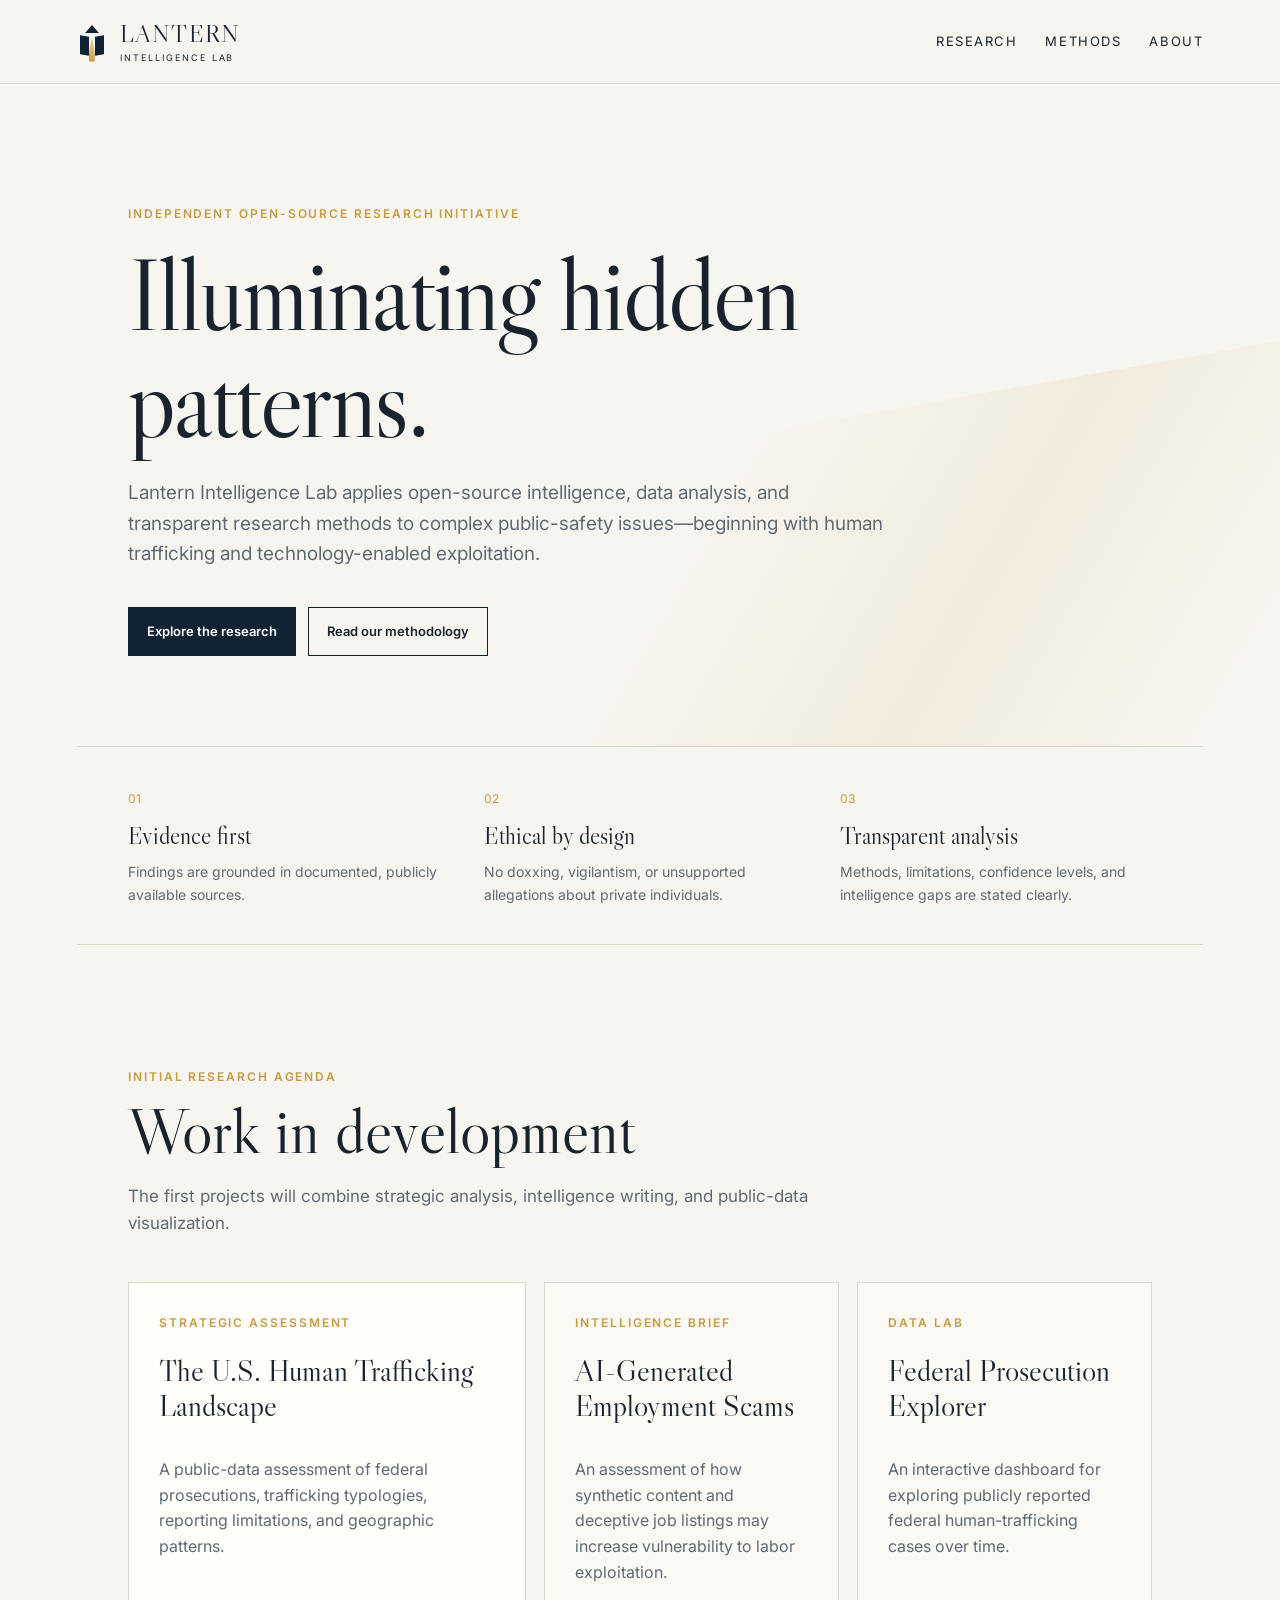
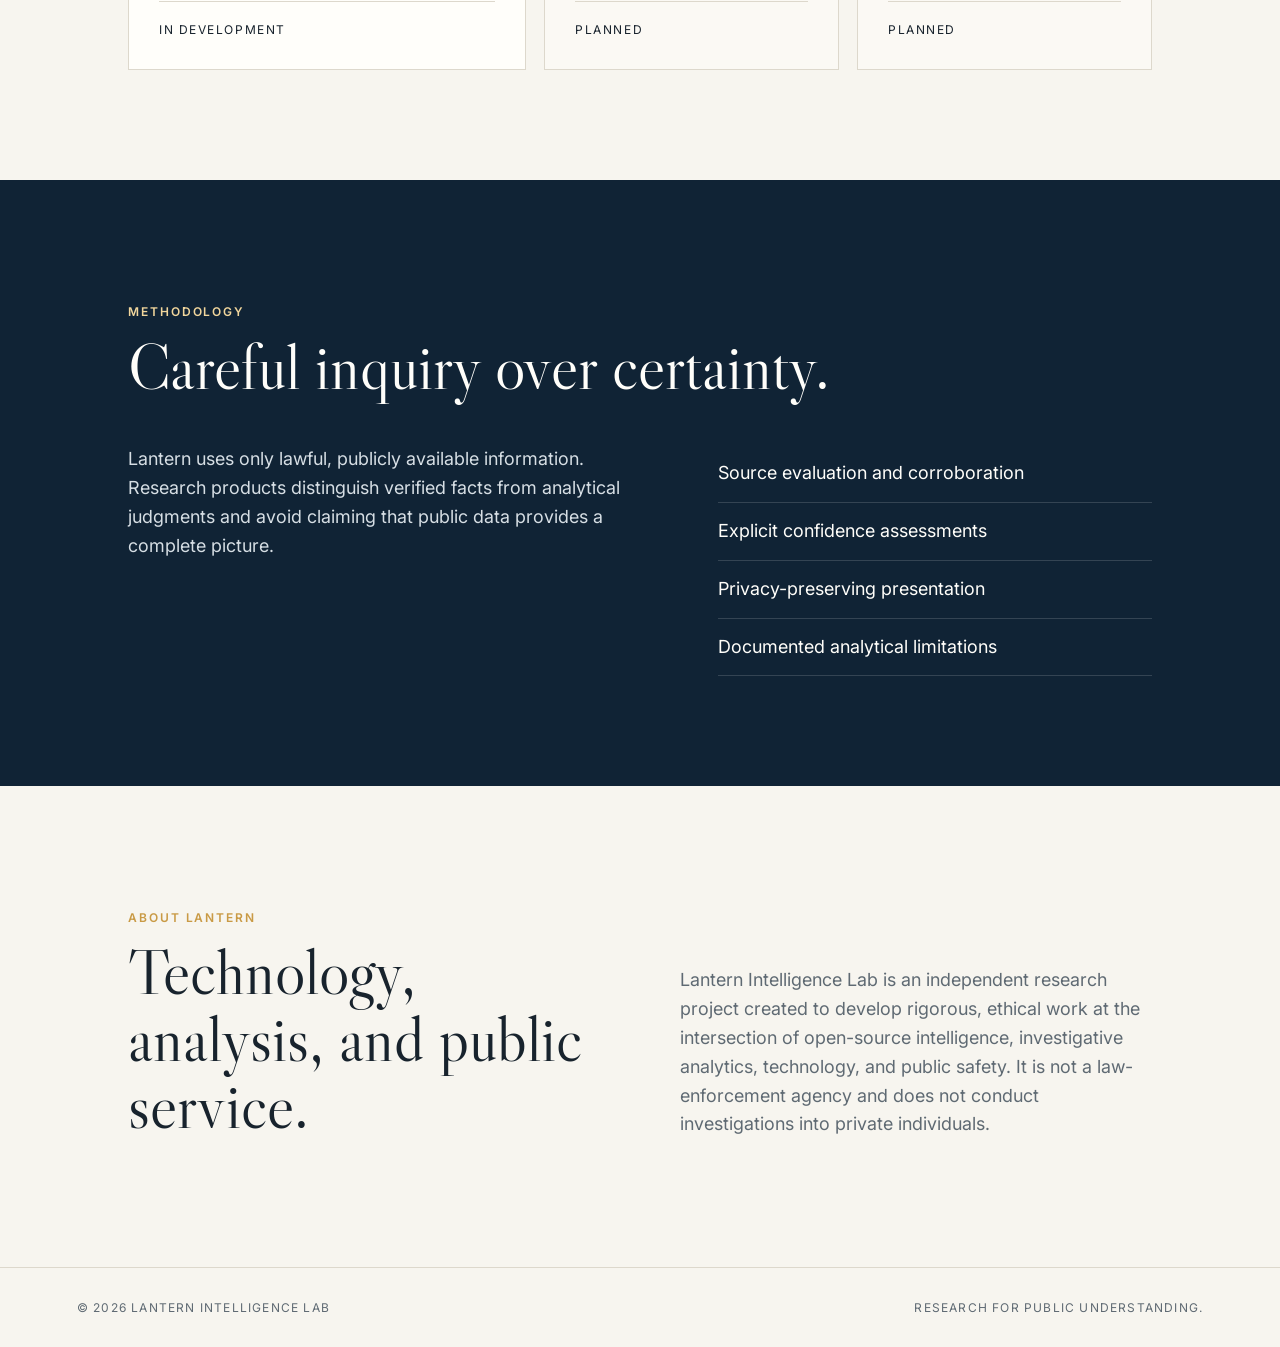
==== index.html @ 5508784e "Initial commit via Netlify [skip ci]" ====
<!doctype html>
<html lang="en">
<head>
  <meta charset="utf-8" />
  <meta name="viewport" content="width=device-width, initial-scale=1" />
  <meta name="description" content="Lantern Intelligence Lab produces ethical open-source intelligence research, data analysis, and strategic assessments focused on public safety and technology-enabled exploitation." />
  <title>Lantern Intelligence Lab</title>
  <link rel="preconnect" href="https://fonts.googleapis.com">
  <link rel="preconnect" href="https://fonts.gstatic.com" crossorigin>
  <link href="https://fonts.googleapis.com/css2?family=Inter:wght@400;500;600&family=Libre+Caslon+Display&display=swap" rel="stylesheet">
  <link rel="stylesheet" href="styles.css" />
</head>
<body>
  <header class="site-header">
    <a class="brand" href="#top" aria-label="Lantern Intelligence Lab home">
      <span class="mark" aria-hidden="true">
        <span class="mark-roof"></span>
        <span class="mark-left"></span>
        <span class="mark-right"></span>
        <span class="mark-light"></span>
      </span>
      <span class="brand-text"><strong>Lantern</strong><small>Intelligence Lab</small></span>
    </a>
    <nav aria-label="Primary navigation">
      <a href="#research">Research</a>
      <a href="#methods">Methods</a>
      <a href="#about">About</a>
    </nav>
  </header>

  <main id="top">
    <section class="hero">
      <div class="eyebrow">Independent open-source research initiative</div>
      <h1>Illuminating hidden patterns.</h1>
      <p class="hero-copy">Lantern Intelligence Lab applies open-source intelligence, data analysis, and transparent research methods to complex public-safety issues—beginning with human trafficking and technology-enabled exploitation.</p>
      <div class="actions">
        <a class="button primary" href="#research">Explore the research</a>
        <a class="button secondary" href="#methods">Read our methodology</a>
      </div>
      <div class="beam" aria-hidden="true"></div>
    </section>

    <section class="principles" aria-label="Research principles">
      <div><span>01</span><h2>Evidence first</h2><p>Findings are grounded in documented, publicly available sources.</p></div>
      <div><span>02</span><h2>Ethical by design</h2><p>No doxxing, vigilantism, or unsupported allegations about private individuals.</p></div>
      <div><span>03</span><h2>Transparent analysis</h2><p>Methods, limitations, confidence levels, and intelligence gaps are stated clearly.</p></div>
    </section>

    <section id="research" class="section">
      <div class="section-heading">
        <p class="eyebrow">Initial research agenda</p>
        <h2>Work in development</h2>
        <p>The first projects will combine strategic analysis, intelligence writing, and public-data visualization.</p>
      </div>
      <div class="cards">
        <article class="card featured">
          <span class="label">Strategic assessment</span>
          <h3>The U.S. Human Trafficking Landscape</h3>
          <p>A public-data assessment of federal prosecutions, trafficking typologies, reporting limitations, and geographic patterns.</p>
          <span class="status">In development</span>
        </article>
        <article class="card">
          <span class="label">Intelligence brief</span>
          <h3>AI-Generated Employment Scams</h3>
          <p>An assessment of how synthetic content and deceptive job listings may increase vulnerability to labor exploitation.</p>
          <span class="status">Planned</span>
        </article>
        <article class="card">
          <span class="label">Data lab</span>
          <h3>Federal Prosecution Explorer</h3>
          <p>An interactive dashboard for exploring publicly reported federal human-trafficking cases over time.</p>
          <span class="status">Planned</span>
        </article>
      </div>
    </section>

    <section id="methods" class="section dark">
      <div class="section-heading">
        <p class="eyebrow">Methodology</p>
        <h2>Careful inquiry over certainty.</h2>
      </div>
      <div class="method-grid">
        <p>Lantern uses only lawful, publicly available information. Research products distinguish verified facts from analytical judgments and avoid claiming that public data provides a complete picture.</p>
        <ul>
          <li>Source evaluation and corroboration</li>
          <li>Explicit confidence assessments</li>
          <li>Privacy-preserving presentation</li>
          <li>Documented analytical limitations</li>
        </ul>
      </div>
    </section>

    <section id="about" class="section about">
      <div>
        <p class="eyebrow">About Lantern</p>
        <h2>Technology, analysis, and public service.</h2>
      </div>
      <p>Lantern Intelligence Lab is an independent research project created to develop rigorous, ethical work at the intersection of open-source intelligence, investigative analytics, technology, and public safety. It is not a law-enforcement agency and does not conduct investigations into private individuals.</p>
    </section>
  </main>

  <footer>
    <div>© <span id="year"></span> Lantern Intelligence Lab</div>
    <div>Research for public understanding.</div>
  </footer>
  <script src="script.js"></script>
</body>
</html>
---- styles.css ----
:root {
  --navy: #102335;
  --navy-2: #162f46;
  --ink: #18232d;
  --muted: #5f6a73;
  --gold: #c99a45;
  --gold-soft: #f1d69c;
  --paper: #f7f5ef;
  --white: #fffefa;
  --line: #ddd8cc;
}
* { box-sizing: border-box; }
html { scroll-behavior: smooth; }
body { margin: 0; background: var(--paper); color: var(--ink); font-family: Inter, system-ui, sans-serif; line-height: 1.6; }
a { color: inherit; }
.site-header { height: 84px; padding: 0 6vw; display: flex; align-items: center; justify-content: space-between; border-bottom: 1px solid rgba(16,35,53,.12); position: sticky; top: 0; z-index: 10; background: rgba(247,245,239,.92); backdrop-filter: blur(14px); }
.brand { text-decoration: none; display: flex; gap: 13px; align-items: center; }
.brand-text { display: flex; flex-direction: column; line-height: 1; }
.brand-text strong { font-family: "Libre Caslon Display", Georgia, serif; font-size: 24px; font-weight: 400; letter-spacing: .05em; text-transform: uppercase; }
.brand-text small { margin-top: 7px; text-transform: uppercase; letter-spacing: .22em; font-size: 9px; }
nav { display: flex; gap: 28px; }
nav a { text-decoration: none; font-size: 13px; text-transform: uppercase; letter-spacing: .12em; }
.mark { width: 30px; height: 36px; position: relative; display: inline-block; }
.mark-roof { position: absolute; top: 1px; left: 8px; border-left: 7px solid transparent; border-right: 7px solid transparent; border-bottom: 8px solid var(--navy); }
.mark-left, .mark-right { position: absolute; top: 12px; width: 9px; height: 19px; background: var(--navy); }
.mark-left { left: 3px; transform: skewY(10deg); }
.mark-right { right: 3px; transform: skewY(-10deg); }
.mark-light { position: absolute; left: 12px; top: 13px; width: 6px; height: 25px; background: linear-gradient(var(--gold-soft), var(--gold)); clip-path: polygon(50% 0, 100% 68%, 100% 100%, 0 100%, 0 68%); filter: drop-shadow(0 8px 8px rgba(201,154,69,.35)); }
.hero { min-height: 650px; padding: 120px 10vw 90px; position: relative; overflow: hidden; }
.hero h1, .section h2 { font-family: "Libre Caslon Display", Georgia, serif; font-weight: 400; line-height: 1.04; }
.hero h1 { max-width: 860px; margin: 18px 0 24px; font-size: clamp(54px, 8vw, 112px); letter-spacing: -.025em; }
.hero-copy { max-width: 760px; font-size: 19px; color: var(--muted); }
.eyebrow, .label { color: var(--gold); text-transform: uppercase; letter-spacing: .16em; font-size: 12px; font-weight: 600; }
.actions { display: flex; gap: 12px; margin-top: 38px; flex-wrap: wrap; }
.button { text-decoration: none; padding: 13px 18px; border: 1px solid var(--navy); font-size: 13px; font-weight: 600; }
.primary { background: var(--navy); color: white; }
.secondary { background: transparent; }
.beam { position: absolute; right: -10vw; bottom: -210px; width: 65vw; height: 560px; background: linear-gradient(130deg, transparent 17%, rgba(201,154,69,.10), transparent 72%); transform: rotate(-10deg); pointer-events: none; }
.principles { margin: 0 6vw; padding: 38px 4vw; border-top: 1px solid var(--line); border-bottom: 1px solid var(--line); display: grid; grid-template-columns: repeat(3,1fr); gap: 44px; }
.principles span { color: var(--gold); font-size: 12px; }
.principles h2 { font-family: "Libre Caslon Display", Georgia, serif; font-weight: 400; margin: 6px 0; }
.principles p { color: var(--muted); margin: 0; font-size: 14px; }
.section { padding: 110px 10vw; }
.section-heading { max-width: 720px; margin-bottom: 45px; }
.section h2 { font-size: clamp(42px, 5vw, 72px); margin: 12px 0 18px; }
.section-heading > p:last-child { color: var(--muted); font-size: 17px; }
.cards { display: grid; grid-template-columns: 1.35fr 1fr 1fr; gap: 18px; }
.card { min-height: 320px; padding: 30px; border: 1px solid var(--line); background: rgba(255,254,250,.54); display: flex; flex-direction: column; }
.card.featured { background: var(--white); }
.card h3 { font-family: "Libre Caslon Display", Georgia, serif; font-size: 30px; line-height: 1.15; font-weight: 400; margin: 22px 0 18px; }
.card p { color: var(--muted); }
.status { margin-top: auto; font-size: 12px; text-transform: uppercase; letter-spacing: .13em; border-top: 1px solid var(--line); padding-top: 18px; }
.dark { background: var(--navy); color: var(--white); }
.dark .eyebrow { color: var(--gold-soft); }
.method-grid { display: grid; grid-template-columns: 1.2fr 1fr; gap: 70px; font-size: 18px; }
.method-grid p { color: #d6dee4; margin-top: 0; }
.method-grid ul { list-style: none; margin: 0; padding: 0; }
.method-grid li { padding: 14px 0; border-bottom: 1px solid rgba(255,255,255,.15); }
.about { display: grid; grid-template-columns: 1fr 1fr; gap: 80px; align-items: end; }
.about > p { color: var(--muted); font-size: 18px; }
footer { padding: 30px 6vw; border-top: 1px solid var(--line); display: flex; justify-content: space-between; color: var(--muted); font-size: 12px; text-transform: uppercase; letter-spacing: .1em; }
@media (max-width: 800px) {
  nav { display: none; }
  .site-header { padding: 0 5vw; }
  .hero { padding: 95px 7vw 75px; min-height: auto; }
  .principles, .cards, .method-grid, .about { grid-template-columns: 1fr; }
  .principles { margin: 0; padding: 36px 7vw; }
  .section { padding: 80px 7vw; }
  footer { gap: 15px; flex-direction: column; }
}
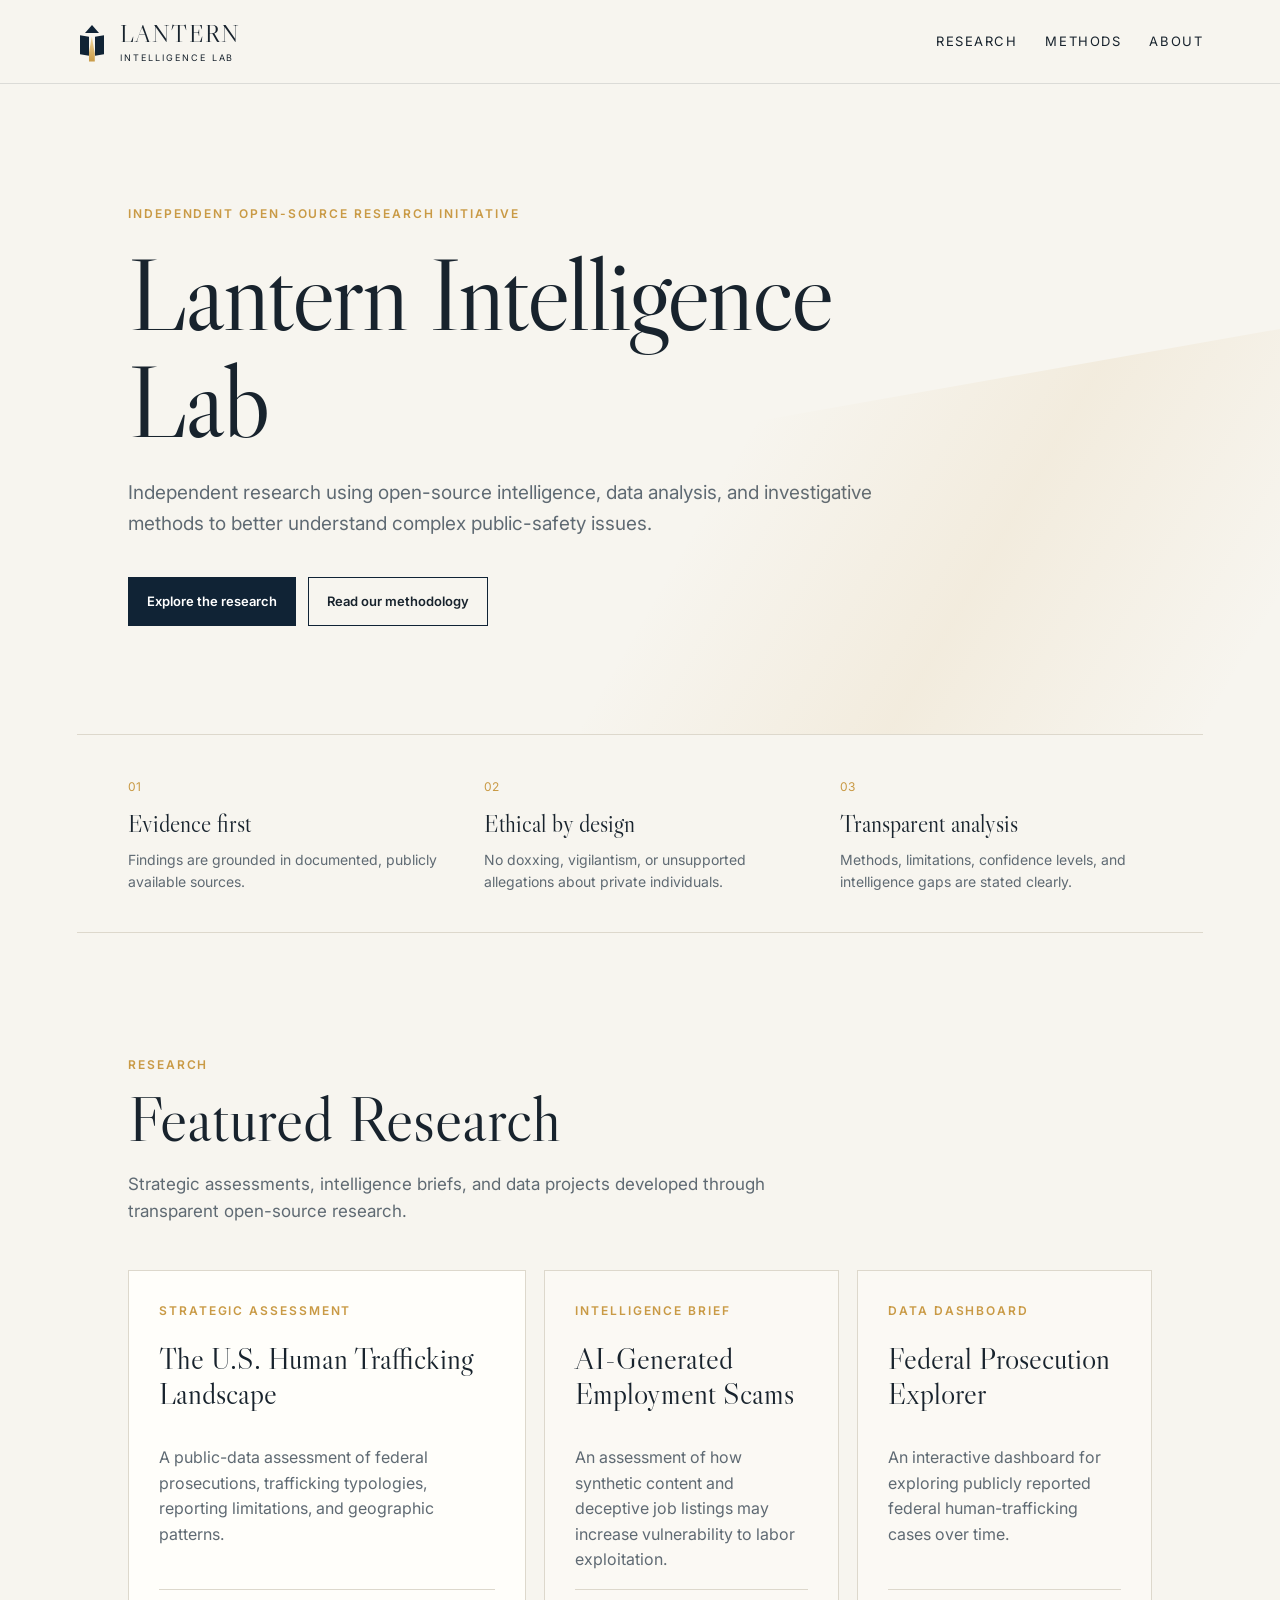
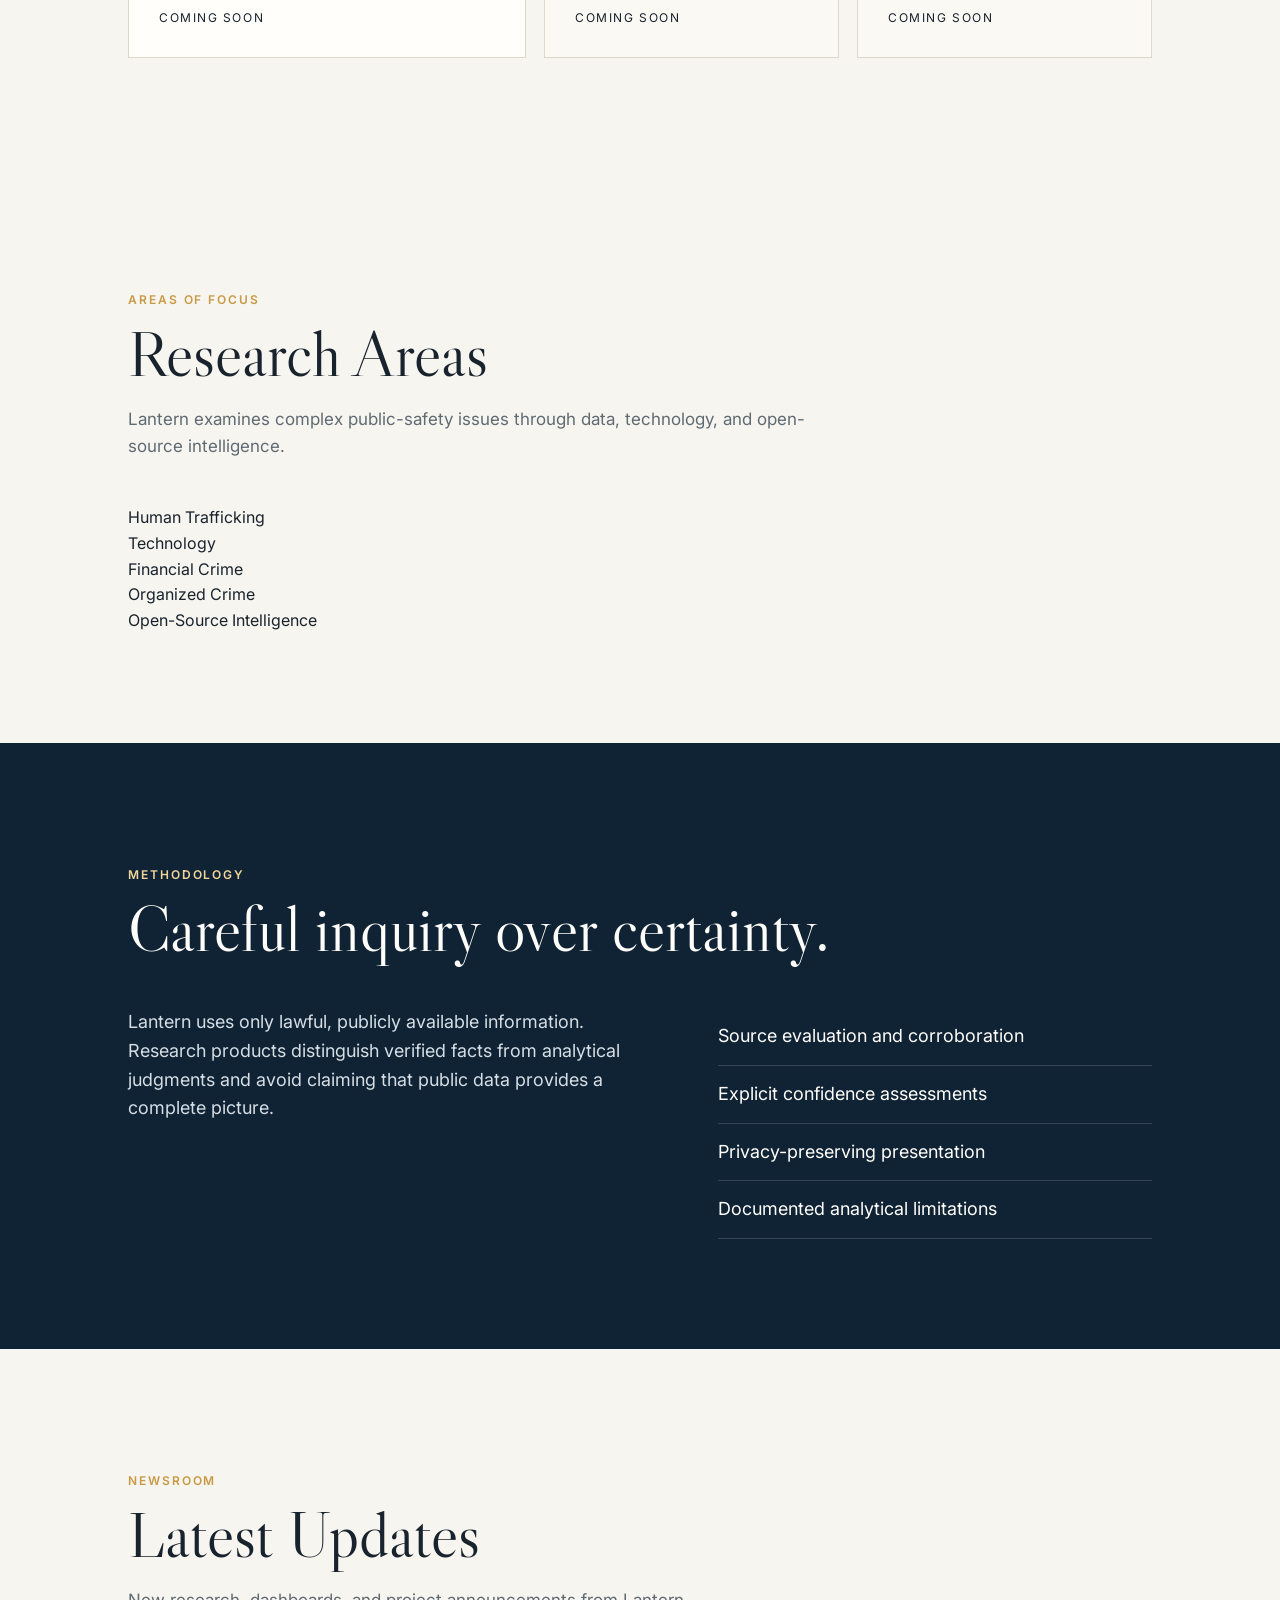
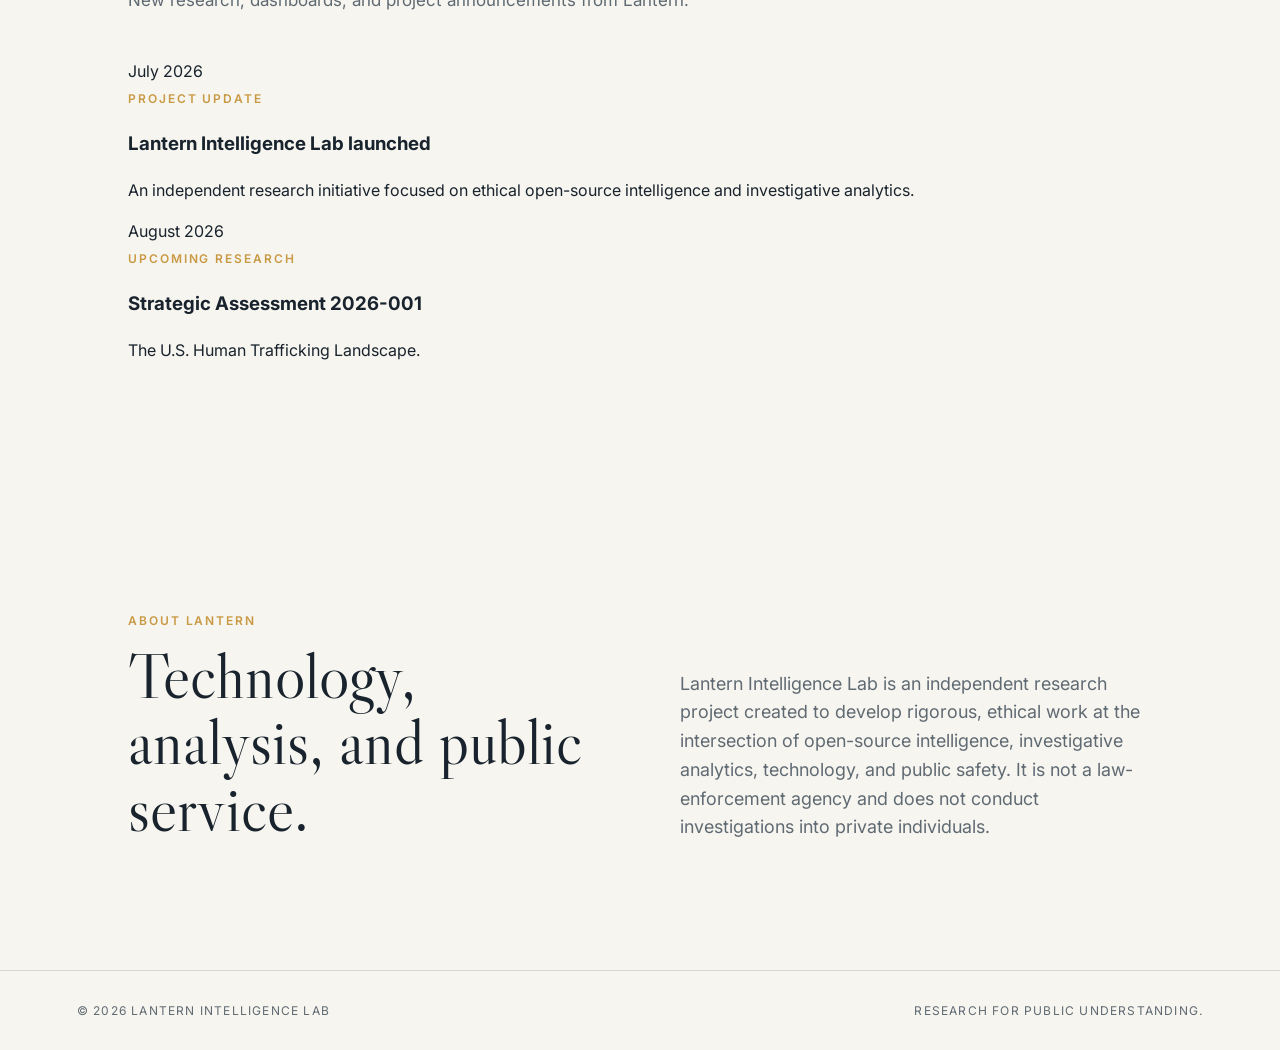
==== commit ab07aeb1: "Update index.html" ====
--- a/index.html
+++ b/index.html
@@ -31,8 +31,11 @@
   <main id="top">
     <section class="hero">
       <div class="eyebrow">Independent open-source research initiative</div>
-      <h1>Illuminating hidden patterns.</h1>
-      <p class="hero-copy">Lantern Intelligence Lab applies open-source intelligence, data analysis, and transparent research methods to complex public-safety issues—beginning with human trafficking and technology-enabled exploitation.</p>
+      <h1>Lantern Intelligence Lab</h1>
+      <p class="hero-copy">
+        Independent research using open-source intelligence, data analysis,
+        and investigative methods to better understand complex public-safety issues.
+      </p>
       <div class="actions">
         <a class="button primary" href="#research">Explore the research</a>
         <a class="button secondary" href="#methods">Read our methodology</a>
@@ -48,29 +51,51 @@
 
     <section id="research" class="section">
       <div class="section-heading">
-        <p class="eyebrow">Initial research agenda</p>
-        <h2>Work in development</h2>
-        <p>The first projects will combine strategic analysis, intelligence writing, and public-data visualization.</p>
+        <p class="eyebrow">Research</p>
+        <h2>Featured Research</h2>
+        <p>
+          Strategic assessments, intelligence briefs, and data projects
+          developed through transparent open-source research.
+        </p>
       </div>
       <div class="cards">
         <article class="card featured">
           <span class="label">Strategic assessment</span>
           <h3>The U.S. Human Trafficking Landscape</h3>
           <p>A public-data assessment of federal prosecutions, trafficking typologies, reporting limitations, and geographic patterns.</p>
-          <span class="status">In development</span>
+          <span class="status">Coming Soon</span>
         </article>
         <article class="card">
           <span class="label">Intelligence brief</span>
           <h3>AI-Generated Employment Scams</h3>
           <p>An assessment of how synthetic content and deceptive job listings may increase vulnerability to labor exploitation.</p>
-          <span class="status">Planned</span>
+          <span class="status">Coming Soon</span>
         </article>
         <article class="card">
-          <span class="label">Data lab</span>
+          <span class="label">Data dashboard</span>
           <h3>Federal Prosecution Explorer</h3>
           <p>An interactive dashboard for exploring publicly reported federal human-trafficking cases over time.</p>
-          <span class="status">Planned</span>
+          <span class="status">Coming Soon</span>
         </article>
+      </div>
+    </section>
+
+    <section id="areas" class="section">
+      <div class="section-heading">
+        <p class="eyebrow">Areas of focus</p>
+        <h2>Research Areas</h2>
+        <p>
+          Lantern examines complex public-safety issues through data,
+          technology, and open-source intelligence.
+        </p>
+      </div>
+
+      <div class="research-areas">
+        <div class="research-area">Human Trafficking</div>
+        <div class="research-area">Technology</div>
+        <div class="research-area">Financial Crime</div>
+        <div class="research-area">Organized Crime</div>
+        <div class="research-area">Open-Source Intelligence</div>
       </div>
     </section>
 
@@ -87,6 +112,37 @@
           <li>Privacy-preserving presentation</li>
           <li>Documented analytical limitations</li>
         </ul>
+      </div>
+    </section>
+    
+    <section id="updates" class="section">
+      <div class="section-heading">
+        <p class="eyebrow">Newsroom</p>
+        <h2>Latest Updates</h2>
+        <p>New research, dashboards, and project announcements from Lantern.</p>
+      </div>
+
+      <div class="updates-list">
+        <article class="update">
+          <time datetime="2026-07">July 2026</time>
+          <div>
+            <span class="label">Project Update</span>
+            <h3>Lantern Intelligence Lab launched</h3>
+            <p>
+              An independent research initiative focused on ethical
+              open-source intelligence and investigative analytics.
+            </p>
+          </div>
+        </article>
+
+        <article class="update">
+          <time datetime="2026-08">August 2026</time>
+          <div>
+            <span class="label">Upcoming Research</span>
+            <h3>Strategic Assessment 2026-001</h3>
+            <p>The U.S. Human Trafficking Landscape.</p>
+          </div>
+        </article>
       </div>
     </section>
 
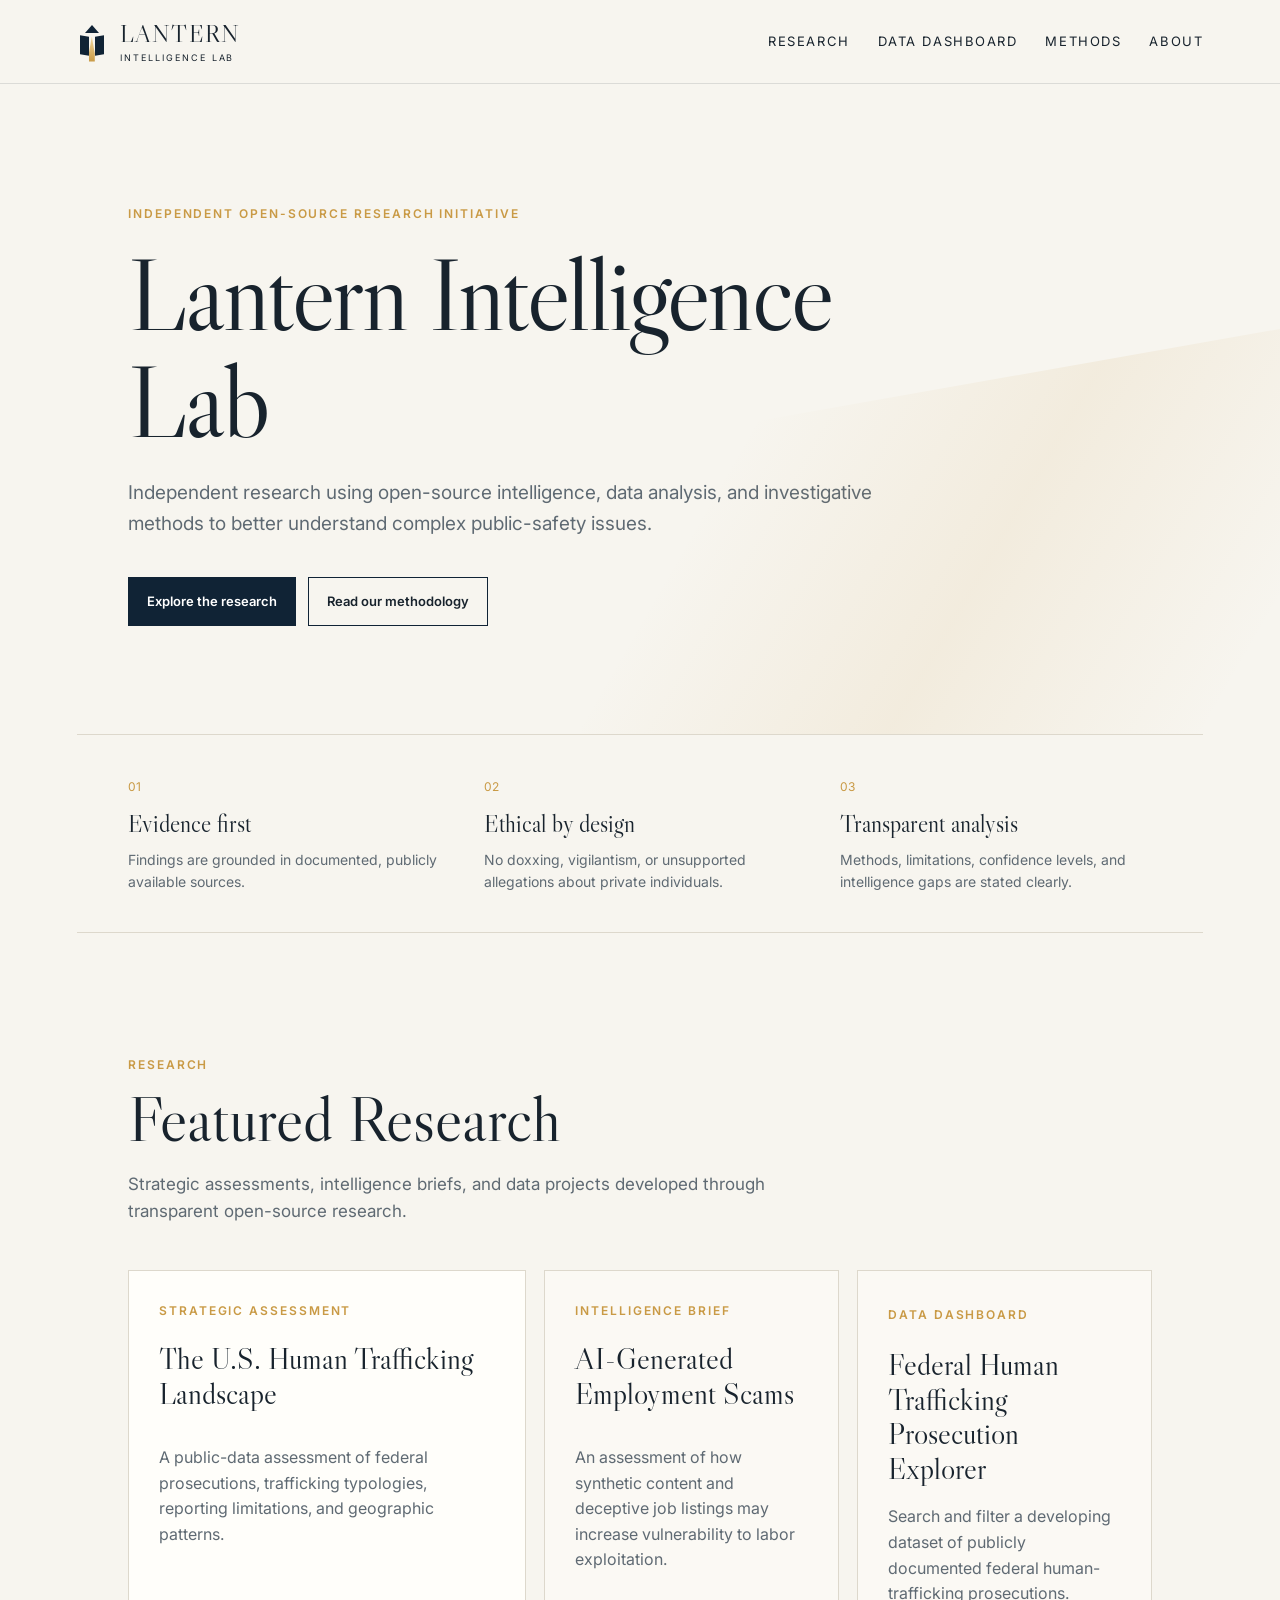
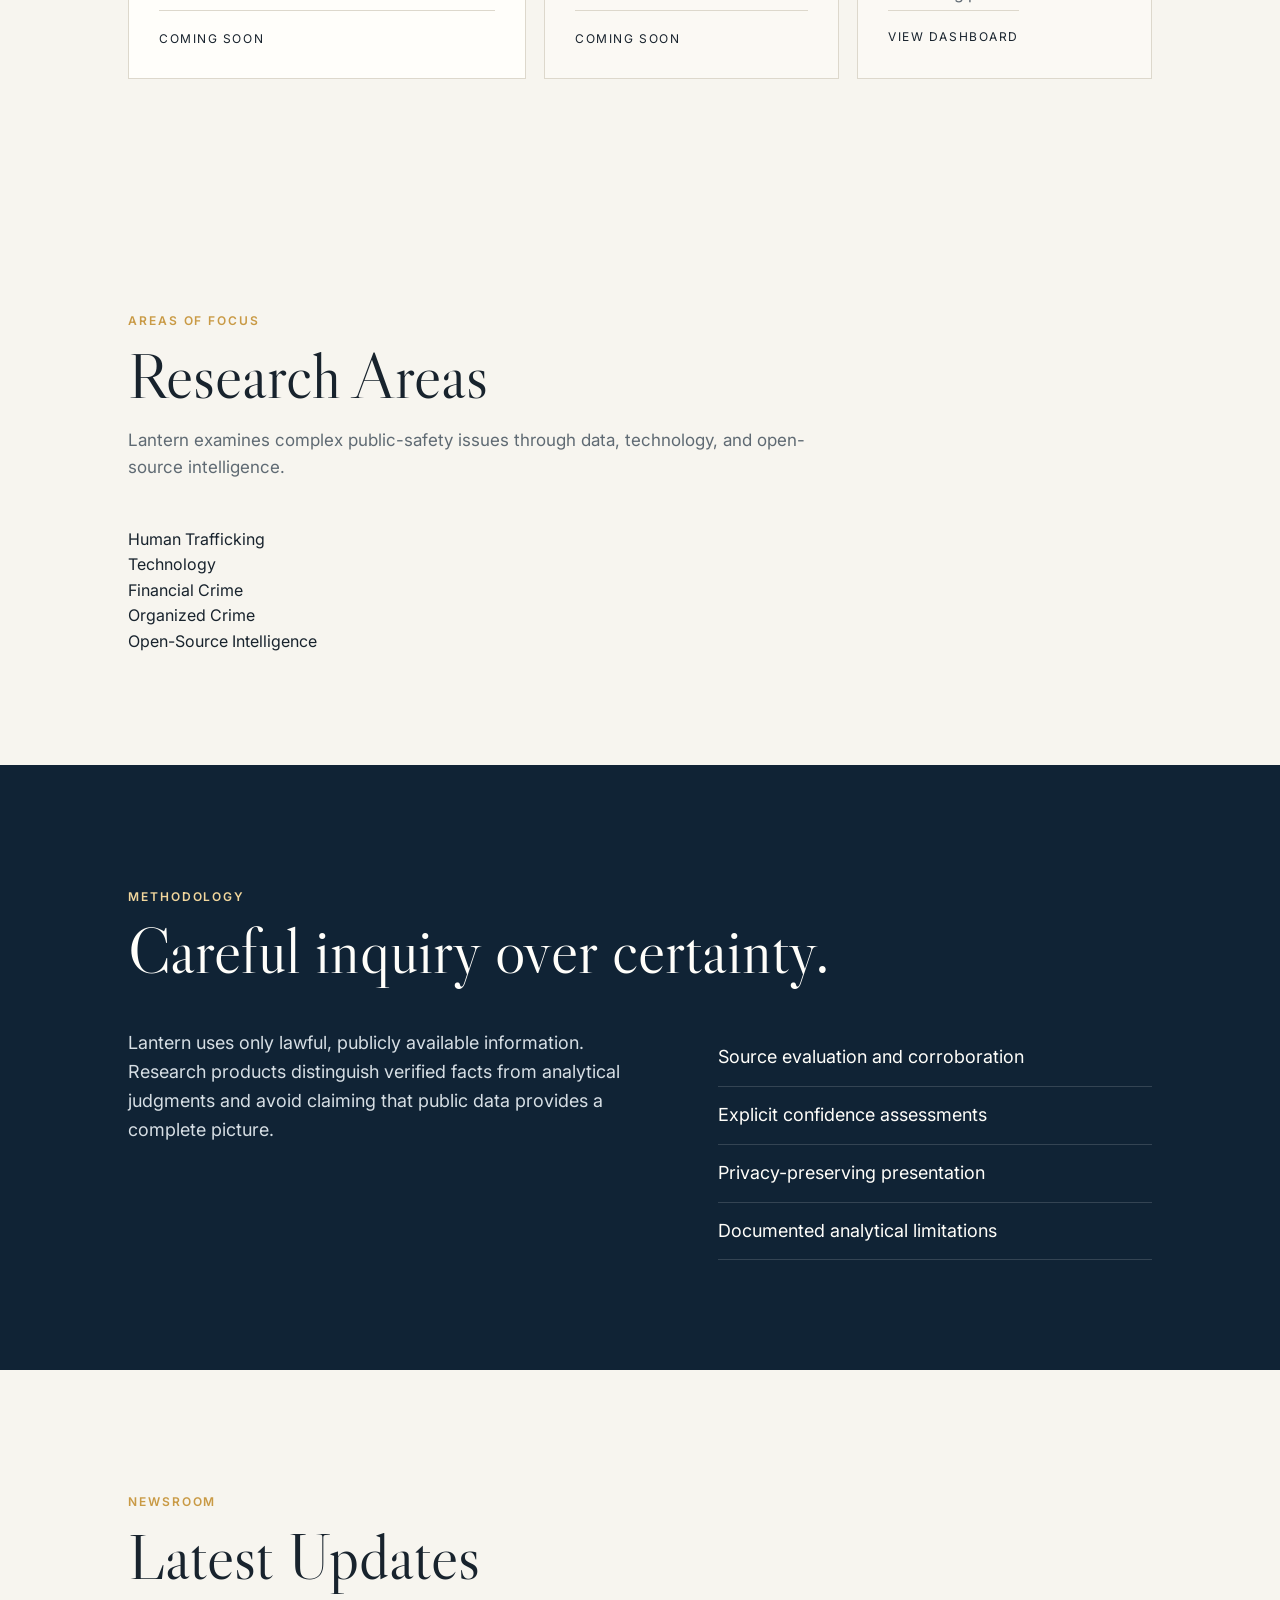
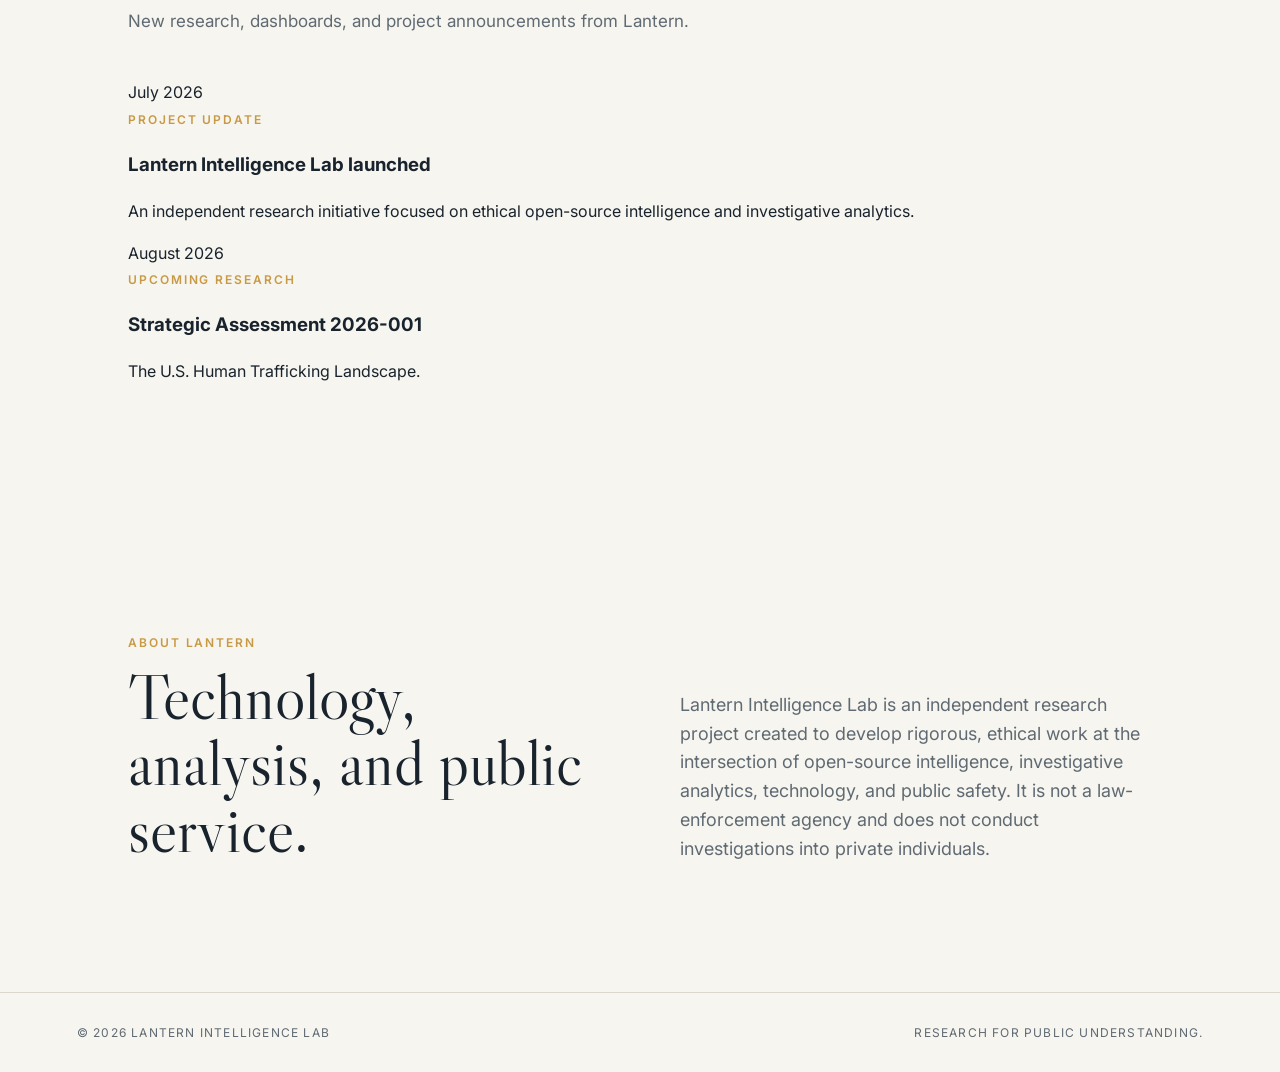
==== commit 0c786c44: "Link homepage to prosecution dashboard" ====
--- a/index.html
+++ b/index.html
@@ -23,6 +23,7 @@
     </a>
     <nav aria-label="Primary navigation">
       <a href="#research">Research</a>
+      <a href="dashboard.html">Data Dashboard</a>
       <a href="#methods">Methods</a>
       <a href="#about">About</a>
     </nav>
@@ -71,12 +72,15 @@
           <p>An assessment of how synthetic content and deceptive job listings may increase vulnerability to labor exploitation.</p>
           <span class="status">Coming Soon</span>
         </article>
-        <article class="card">
-          <span class="label">Data dashboard</span>
-          <h3>Federal Prosecution Explorer</h3>
-          <p>An interactive dashboard for exploring publicly reported federal human-trafficking cases over time.</p>
-          <span class="status">Coming Soon</span>
-        </article>
+        <a class="card card-link" href="dashboard.html">
+          <span class="label">Data Dashboard</span>
+          <h3>Federal Human Trafficking Prosecution Explorer</h3>
+          <p>
+            Search and filter a developing dataset of publicly documented federal
+            human-trafficking prosecutions.
+          </p>
+          <span class="status">View Dashboard</span>
+        </a>
       </div>
     </section>
 
--- a/styles.css
+++ b/styles.css
@@ -68,3 +68,23 @@
   .section { padding: 80px 7vw; }
   footer { gap: 15px; flex-direction: column; }
 }
+.card-link {
+  display: block;
+  color: inherit;
+  text-decoration: none;
+  transition:
+    transform 180ms ease,
+    box-shadow 180ms ease,
+    border-color 180ms ease;
+}
+
+.card-link:hover {
+  transform: translateY(-4px);
+  border-color: rgba(184, 142, 63, 0.65);
+  box-shadow: 0 18px 45px rgba(20, 36, 52, 0.12);
+}
+
+.card-link:focus-visible {
+  outline: 3px solid rgba(184, 142, 63, 0.55);
+  outline-offset: 4px;
+}
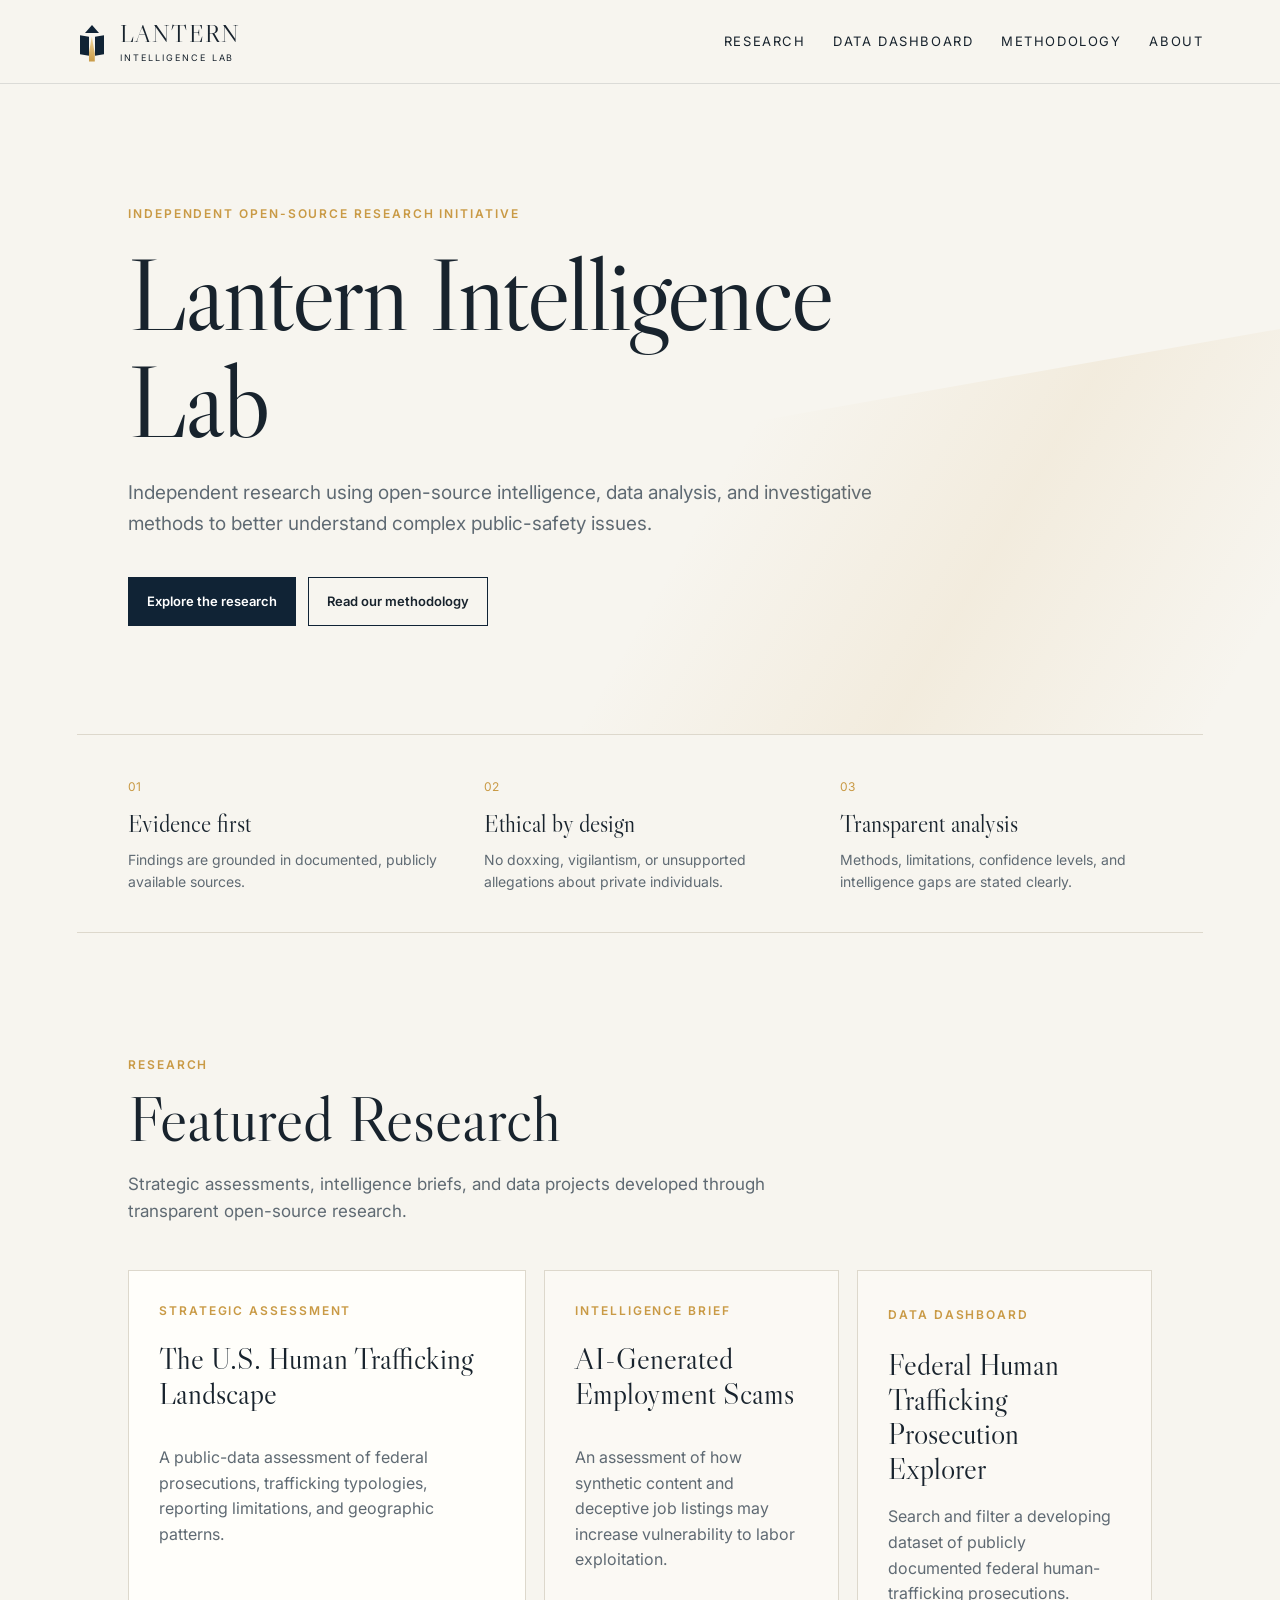
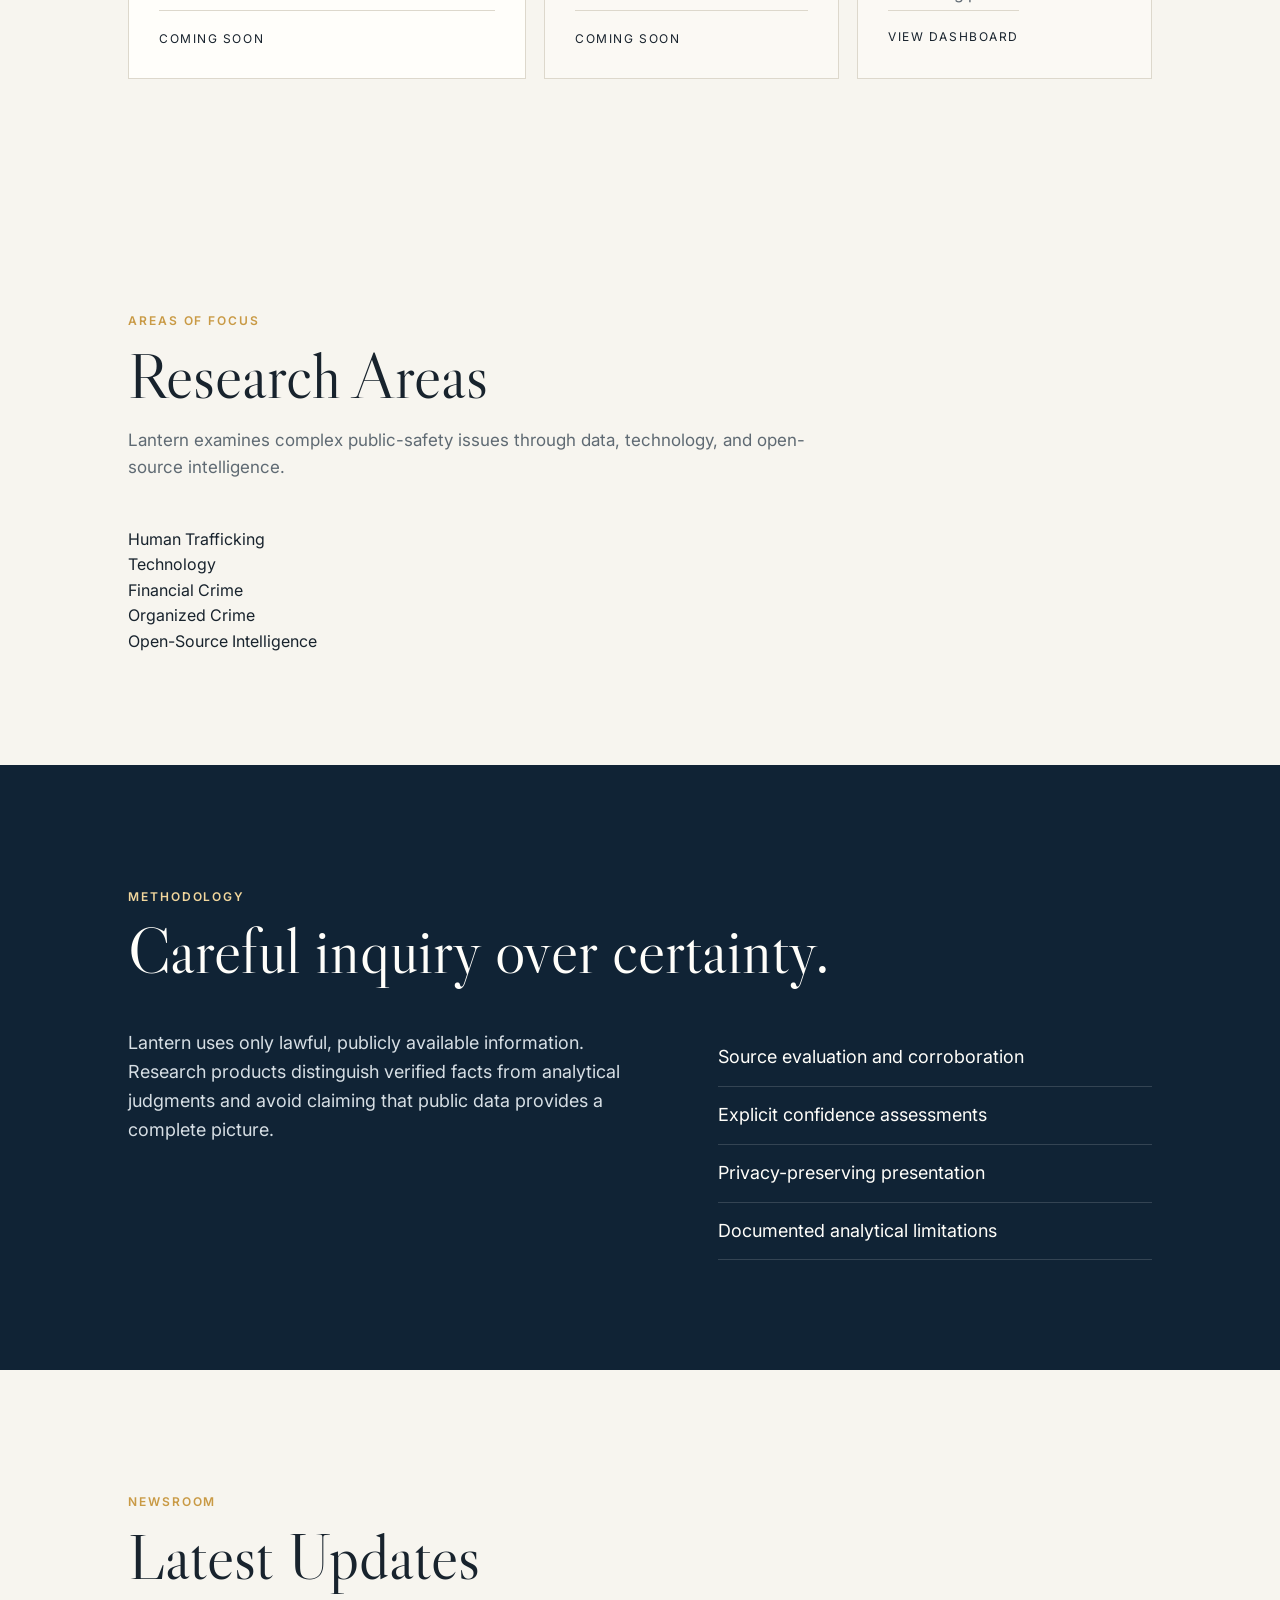
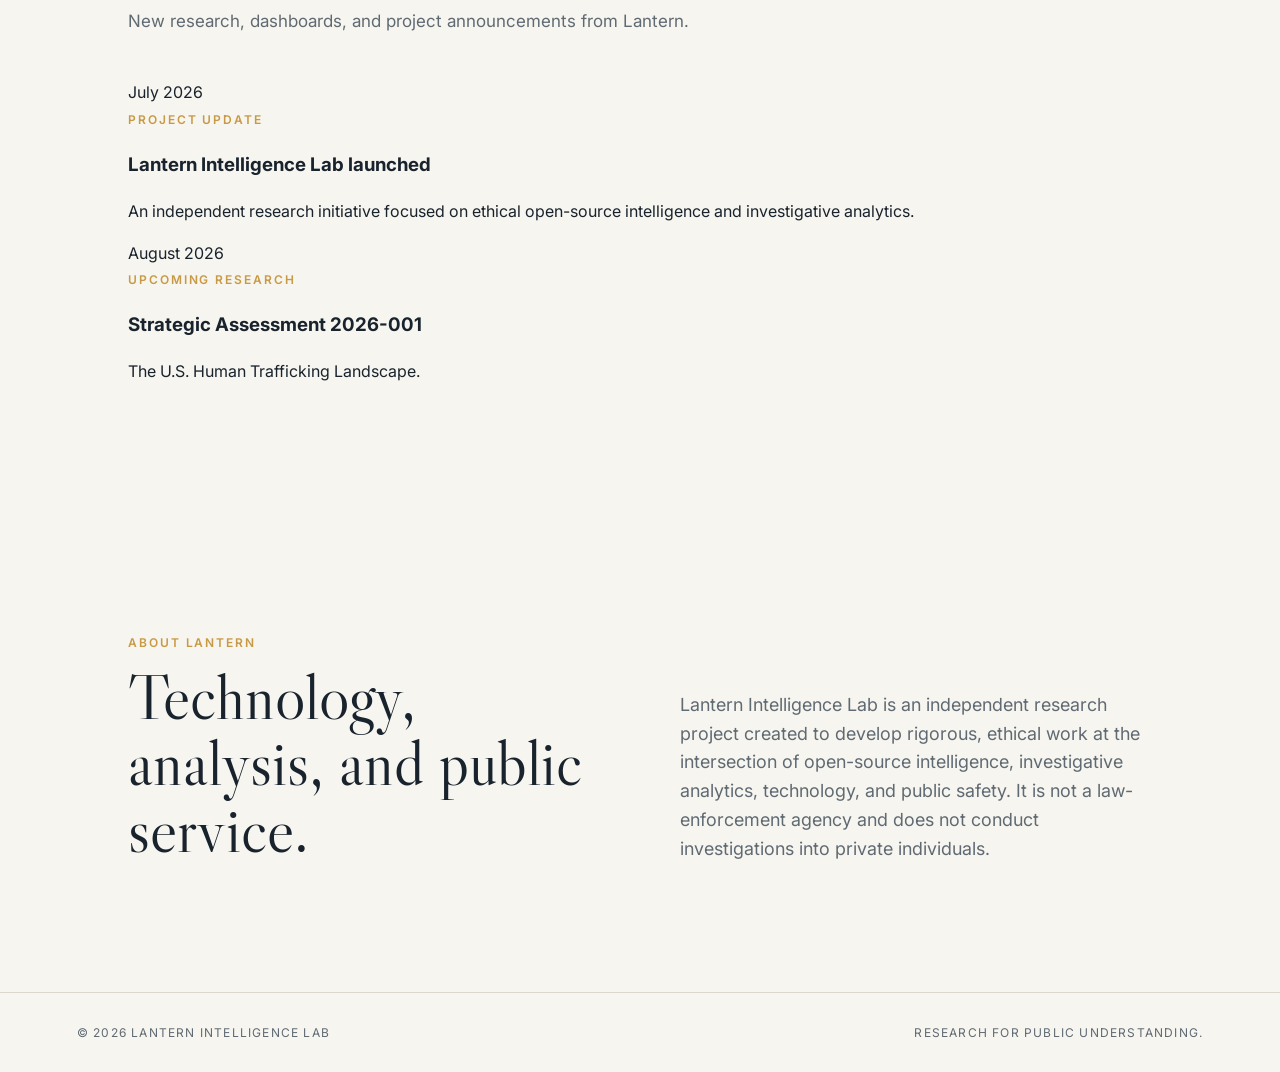
==== commit 04199446: "Update index.html" ====
--- a/index.html
+++ b/index.html
@@ -24,7 +24,7 @@
     <nav aria-label="Primary navigation">
       <a href="#research">Research</a>
       <a href="dashboard.html">Data Dashboard</a>
-      <a href="#methods">Methods</a>
+      <a href="methodology.html">Methodology</a>
       <a href="#about">About</a>
     </nav>
   </header>
@@ -39,7 +39,7 @@
       </p>
       <div class="actions">
         <a class="button primary" href="#research">Explore the research</a>
-        <a class="button secondary" href="#methods">Read our methodology</a>
+        <a class="button secondary" href="methodology.html">Read our methodology</a>
       </div>
       <div class="beam" aria-hidden="true"></div>
     </section>
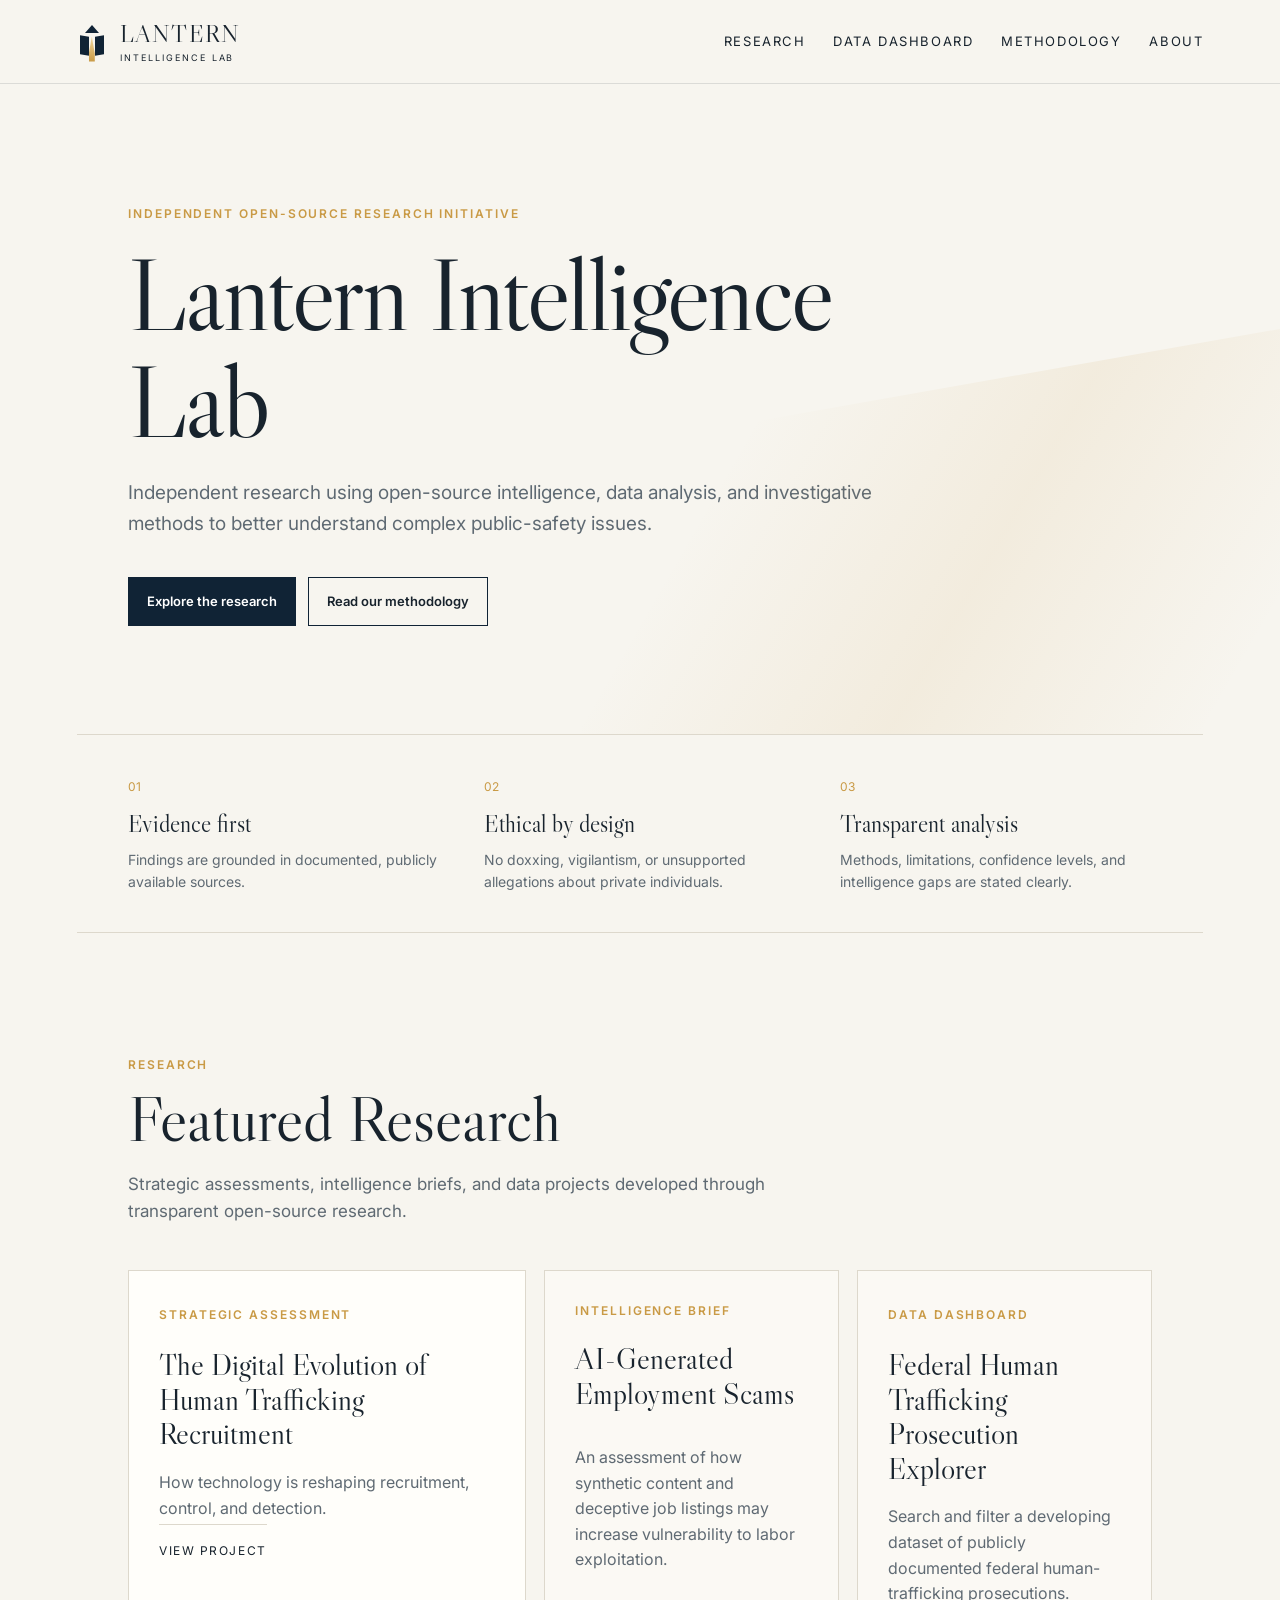
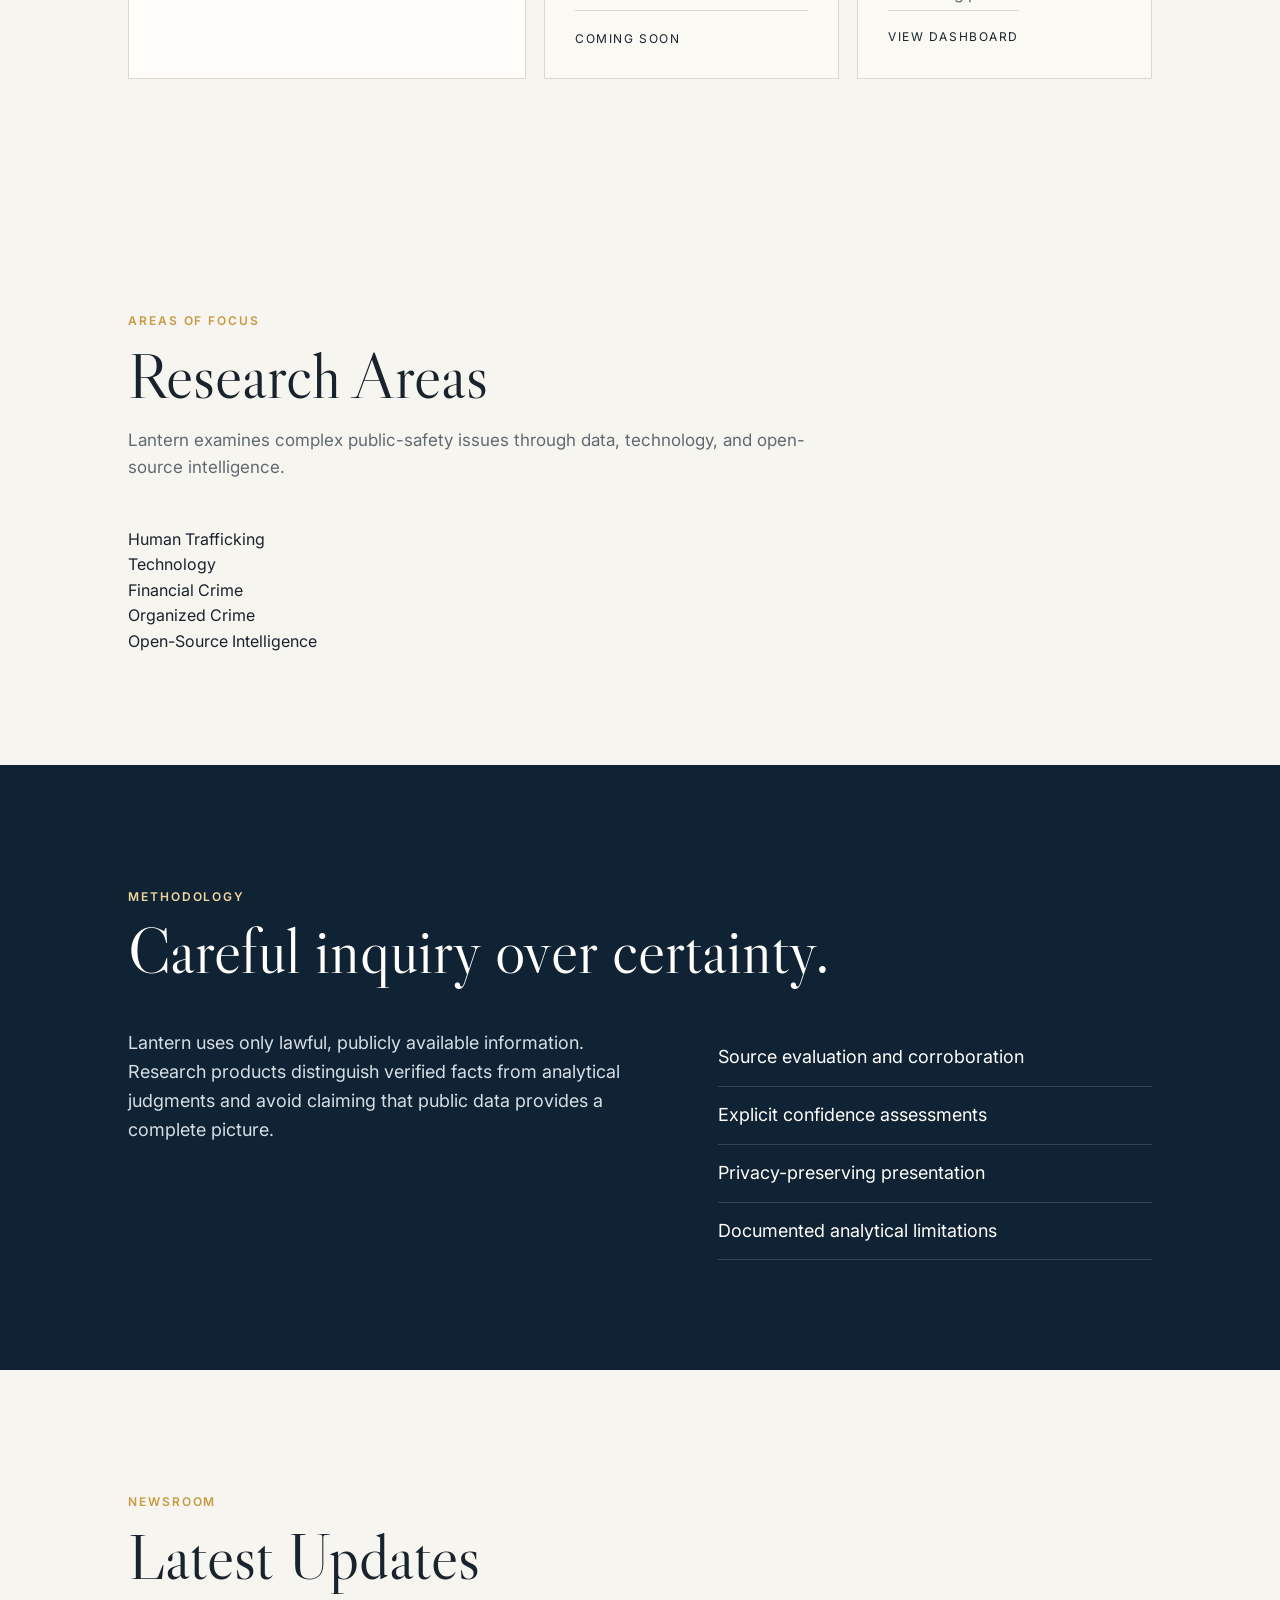
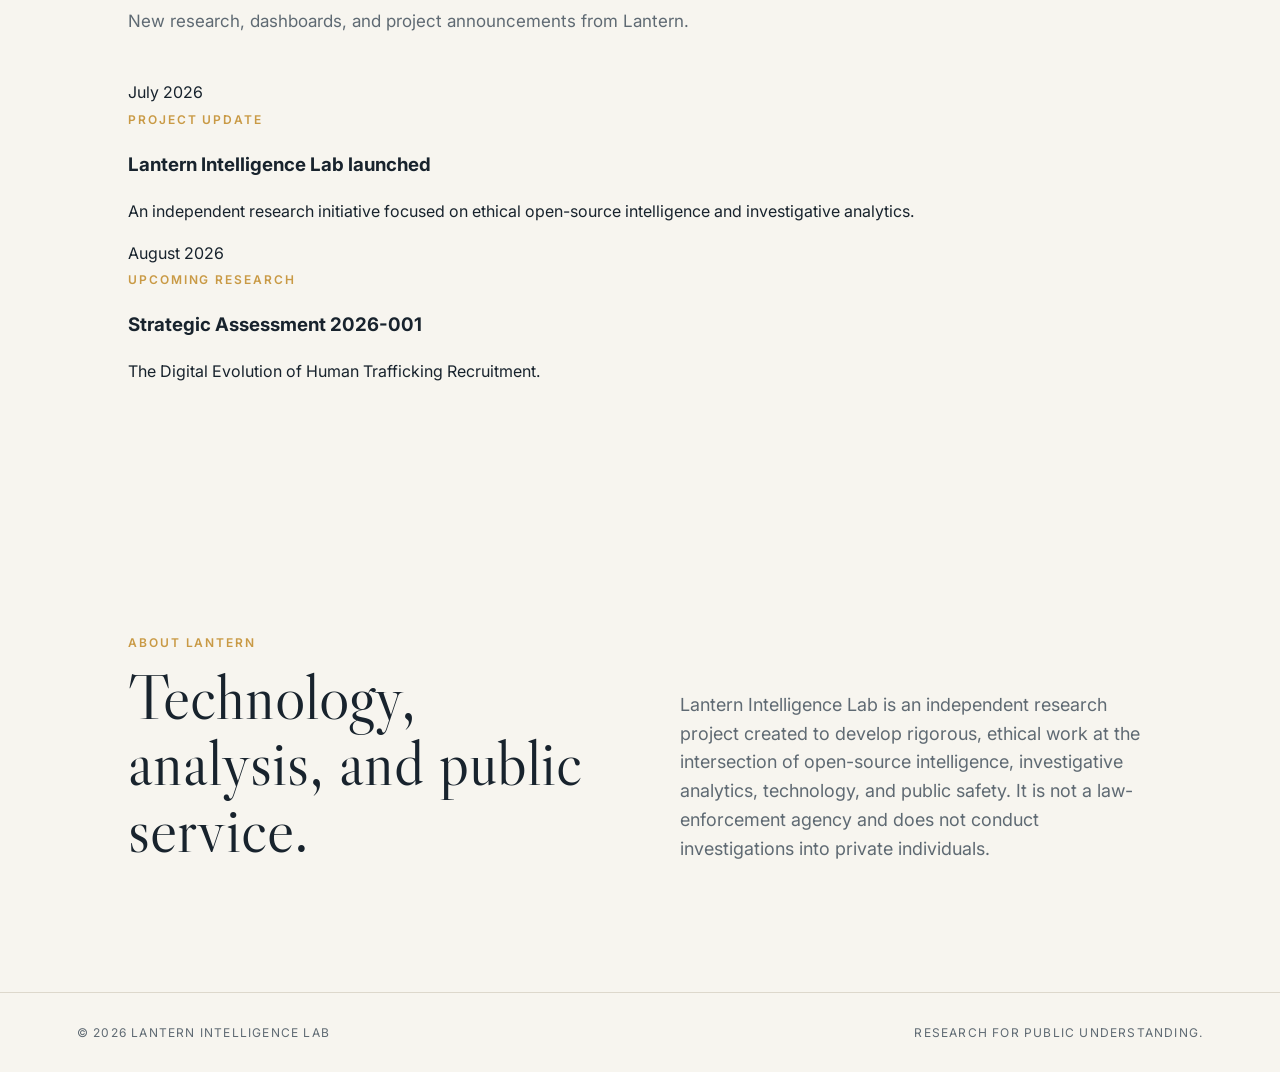
==== commit f4b85937: "Add SA-2026-001 project page" ====
--- a/index.html
+++ b/index.html
@@ -60,12 +60,12 @@
         </p>
       </div>
       <div class="cards">
-        <article class="card featured">
+        <a class="card card-link featured" href="sa-2026-001.html">
           <span class="label">Strategic assessment</span>
-          <h3>The U.S. Human Trafficking Landscape</h3>
-          <p>A public-data assessment of federal prosecutions, trafficking typologies, reporting limitations, and geographic patterns.</p>
-          <span class="status">Coming Soon</span>
-        </article>
+          <h3>The Digital Evolution of Human Trafficking Recruitment</h3>
+          <p>How technology is reshaping recruitment, control, and detection.</p>
+          <span class="status">View Project</span>
+        </a>
         <article class="card">
           <span class="label">Intelligence brief</span>
           <h3>AI-Generated Employment Scams</h3>
@@ -144,7 +144,7 @@
           <div>
             <span class="label">Upcoming Research</span>
             <h3>Strategic Assessment 2026-001</h3>
-            <p>The U.S. Human Trafficking Landscape.</p>
+            <p>The Digital Evolution of Human Trafficking Recruitment.</p>
           </div>
         </article>
       </div>
